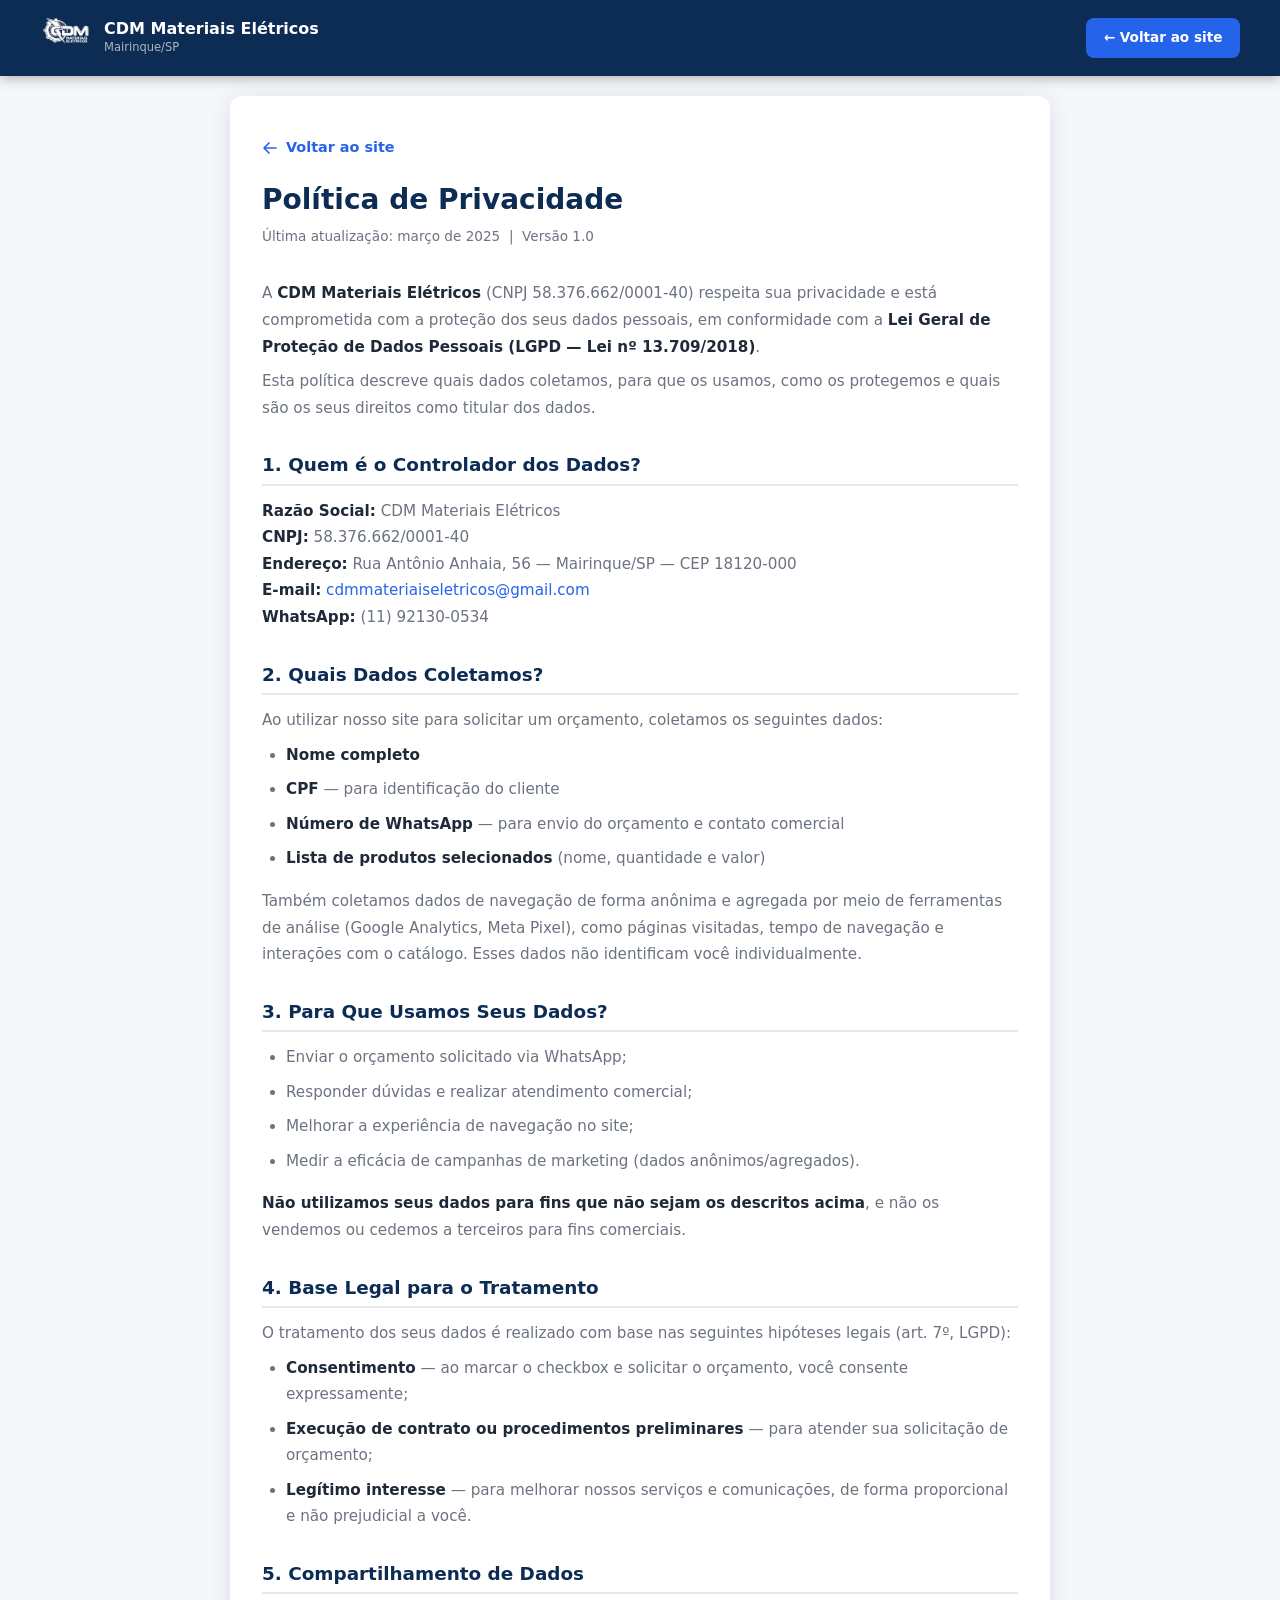
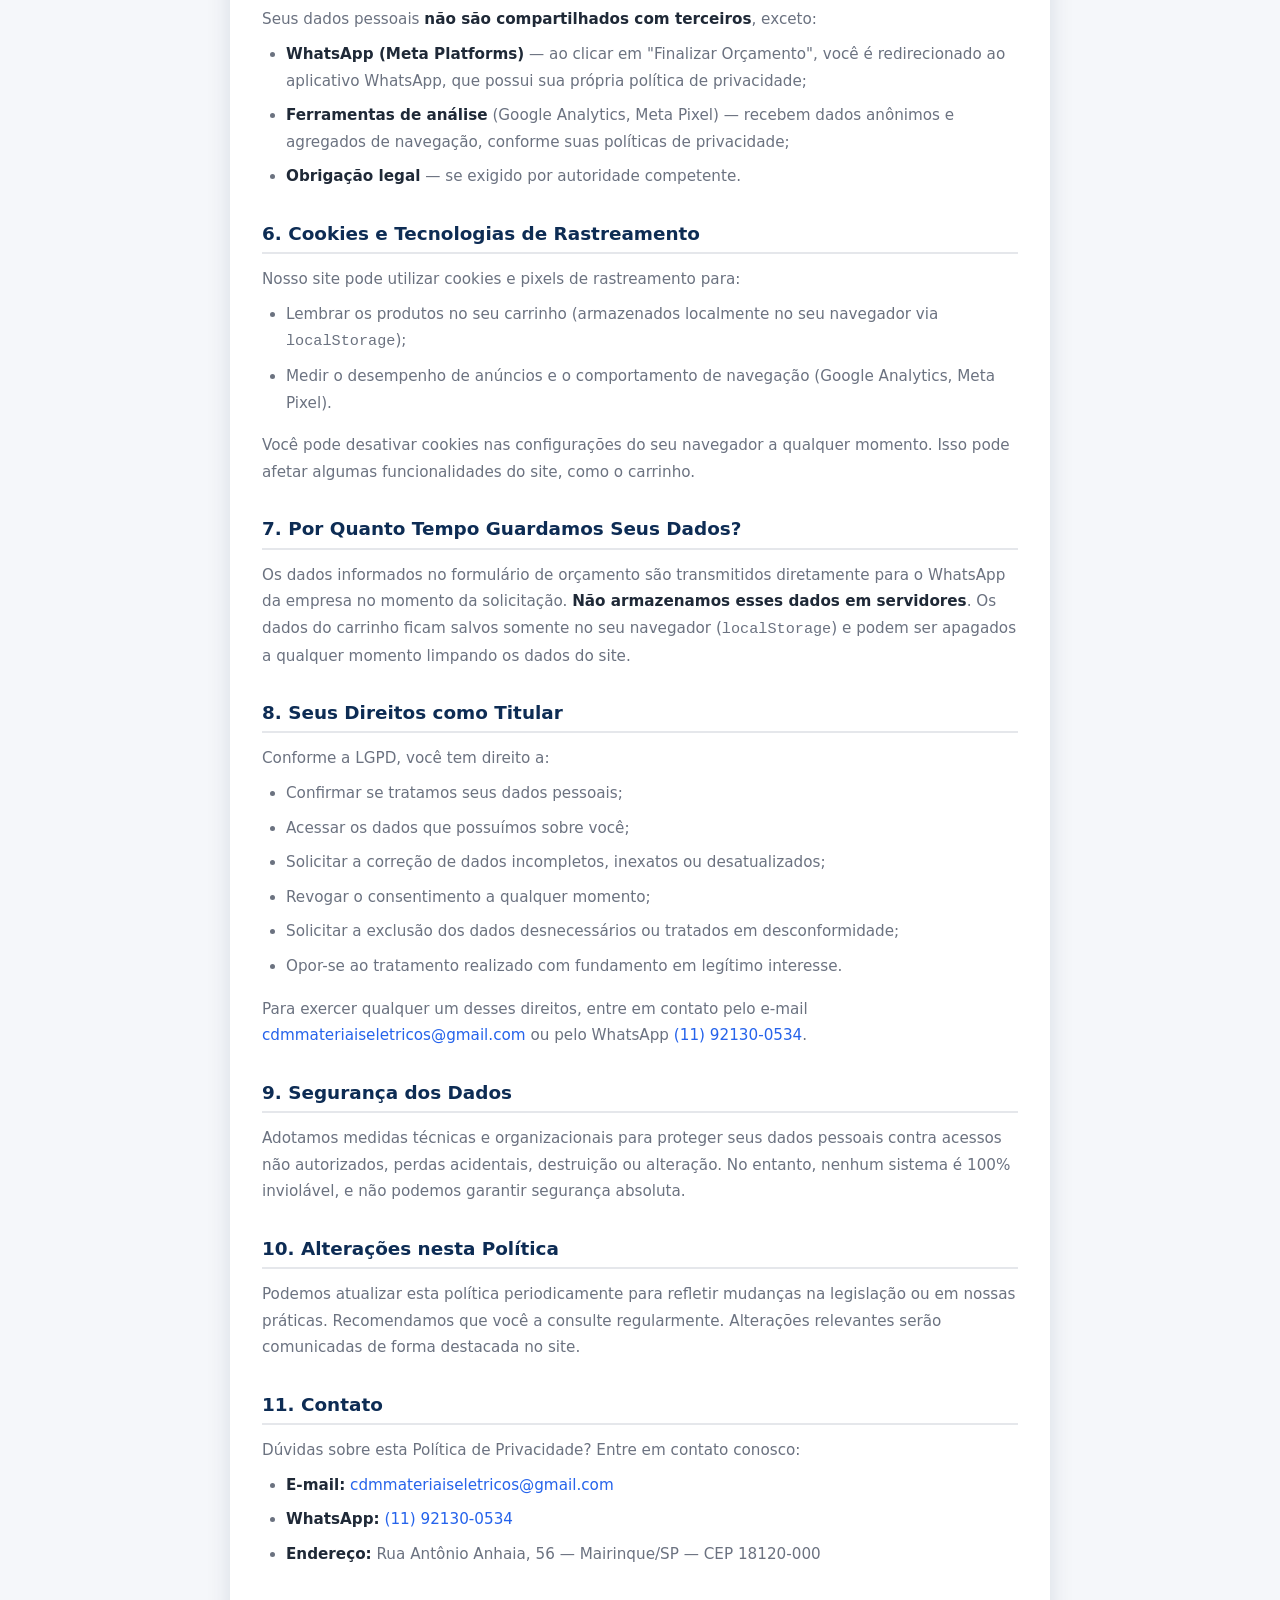
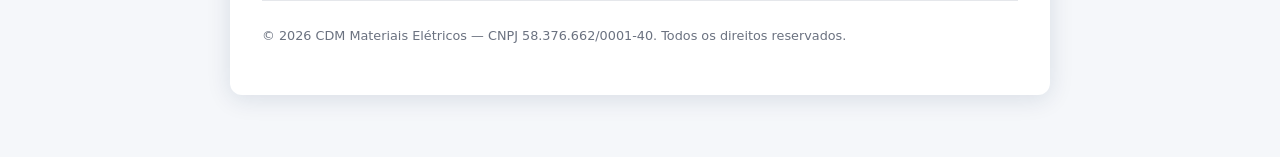
==== privacidade.html @ 8e9fac66 "feat: site CDM Materiais Elétricos - versão inicial completa - Catálogo com 18 produtos e 5 categori" ====
<!DOCTYPE html>
<html lang="pt-BR">
<head>
  <meta charset="UTF-8">
  <meta name="viewport" content="width=device-width, initial-scale=1.0">
  <title>Política de Privacidade — CDM Materiais Elétricos</title>
  <meta name="description" content="Política de Privacidade da CDM Materiais Elétricos, conforme a Lei Geral de Proteção de Dados (LGPD — Lei 13.709/2018).">
  <meta name="robots" content="noindex, follow">
  <link rel="stylesheet" href="css/style.css">
  <style>
    .privacidade-page {
      padding: 6rem 0 4rem;
      min-height: 100vh;
      background: var(--cinza-claro);
    }
    .privacidade-card {
      background: var(--branco);
      border-radius: var(--radius-lg);
      padding: 2.5rem 2rem;
      box-shadow: var(--sombra);
      max-width: 820px;
      margin: 0 auto;
    }
    .privacidade-card h1 {
      color: var(--azul-escuro);
      font-size: 1.75rem;
      margin-bottom: 0.5rem;
    }
    .privacidade-card .atualizado {
      color: var(--cinza-texto);
      font-size: 0.85rem;
      margin-bottom: 2rem;
    }
    .privacidade-card h2 {
      color: var(--azul-escuro);
      font-size: 1.15rem;
      margin: 2rem 0 0.75rem;
      padding-bottom: 0.4rem;
      border-bottom: 2px solid var(--cinza-medio);
    }
    .privacidade-card p, .privacidade-card li {
      color: var(--cinza-texto);
      font-size: 0.95rem;
      line-height: 1.75;
      margin-bottom: 0.5rem;
    }
    .privacidade-card ul {
      list-style: disc;
      padding-left: 1.5rem;
      margin-bottom: 1rem;
    }
    .privacidade-card a { color: var(--azul-claro); }
    .privacidade-card strong { color: var(--texto-escuro); }
    .btn-voltar {
      display: inline-flex;
      align-items: center;
      gap: 0.5rem;
      color: var(--azul-claro);
      font-weight: 600;
      font-size: 0.9rem;
      margin-bottom: 1.5rem;
      transition: color 0.2s;
    }
    .btn-voltar:hover { color: var(--azul-hover); }
  </style>
</head>
<body>

  <!-- HEADER SIMPLIFICADO -->
  <header id="header">
    <div class="container header-inner">
      <a href="index.html" class="header-logo">
        <img src="assets/images/logo.png" alt="CDM Materiais Elétricos" width="52" height="52">
        <div class="header-logo-text">
          <strong>CDM Materiais Elétricos</strong>
          <span>Mairinque/SP</span>
        </div>
      </a>
      <a href="index.html" class="btn btn-primary" style="font-size:0.85rem;padding:0.55rem 1.1rem;">
        ← Voltar ao site
      </a>
    </div>
  </header>

  <!-- CONTEÚDO -->
  <main class="privacidade-page">
    <div class="container">
      <div class="privacidade-card">

        <a href="index.html" class="btn-voltar">
          <svg width="16" height="16" fill="none" stroke="currentColor" stroke-width="2.5" viewBox="0 0 24 24">
            <path stroke-linecap="round" stroke-linejoin="round" d="M10.5 19.5 3 12m0 0 7.5-7.5M3 12h18"/>
          </svg>
          Voltar ao site
        </a>

        <h1>Política de Privacidade</h1>
        <p class="atualizado">Última atualização: março de 2025 &nbsp;|&nbsp; Versão 1.0</p>

        <p>
          A <strong>CDM Materiais Elétricos</strong> (CNPJ 58.376.662/0001-40) respeita sua privacidade e está comprometida com
          a proteção dos seus dados pessoais, em conformidade com a
          <strong>Lei Geral de Proteção de Dados Pessoais (LGPD — Lei nº 13.709/2018)</strong>.
        </p>
        <p>
          Esta política descreve quais dados coletamos, para que os usamos, como os protegemos e quais
          são os seus direitos como titular dos dados.
        </p>

        <!-- 1 -->
        <h2>1. Quem é o Controlador dos Dados?</h2>
        <p>
          <strong>Razão Social:</strong> CDM Materiais Elétricos<br>
          <strong>CNPJ:</strong> 58.376.662/0001-40<br>
          <strong>Endereço:</strong> Rua Antônio Anhaia, 56 — Mairinque/SP — CEP 18120-000<br>
          <strong>E-mail:</strong> <a href="mailto:cdmmateriaiseletricos@gmail.com">cdmmateriaiseletricos@gmail.com</a><br>
          <strong>WhatsApp:</strong> (11) 92130-0534
        </p>

        <!-- 2 -->
        <h2>2. Quais Dados Coletamos?</h2>
        <p>Ao utilizar nosso site para solicitar um orçamento, coletamos os seguintes dados:</p>
        <ul>
          <li><strong>Nome completo</strong></li>
          <li><strong>CPF</strong> — para identificação do cliente</li>
          <li><strong>Número de WhatsApp</strong> — para envio do orçamento e contato comercial</li>
          <li><strong>Lista de produtos selecionados</strong> (nome, quantidade e valor)</li>
        </ul>
        <p>
          Também coletamos dados de navegação de forma anônima e agregada por meio de ferramentas de
          análise (Google Analytics, Meta Pixel), como páginas visitadas, tempo de navegação e
          interações com o catálogo. Esses dados não identificam você individualmente.
        </p>

        <!-- 3 -->
        <h2>3. Para Que Usamos Seus Dados?</h2>
        <ul>
          <li>Enviar o orçamento solicitado via WhatsApp;</li>
          <li>Responder dúvidas e realizar atendimento comercial;</li>
          <li>Melhorar a experiência de navegação no site;</li>
          <li>Medir a eficácia de campanhas de marketing (dados anônimos/agregados).</li>
        </ul>
        <p>
          <strong>Não utilizamos seus dados para fins que não sejam os descritos acima</strong>, e não
          os vendemos ou cedemos a terceiros para fins comerciais.
        </p>

        <!-- 4 -->
        <h2>4. Base Legal para o Tratamento</h2>
        <p>O tratamento dos seus dados é realizado com base nas seguintes hipóteses legais (art. 7º, LGPD):</p>
        <ul>
          <li><strong>Consentimento</strong> — ao marcar o checkbox e solicitar o orçamento, você consente expressamente;</li>
          <li><strong>Execução de contrato ou procedimentos preliminares</strong> — para atender sua solicitação de orçamento;</li>
          <li><strong>Legítimo interesse</strong> — para melhorar nossos serviços e comunicações, de forma proporcional e não prejudicial a você.</li>
        </ul>

        <!-- 5 -->
        <h2>5. Compartilhamento de Dados</h2>
        <p>Seus dados pessoais <strong>não são compartilhados com terceiros</strong>, exceto:</p>
        <ul>
          <li>
            <strong>WhatsApp (Meta Platforms)</strong> — ao clicar em "Finalizar Orçamento", você é redirecionado ao aplicativo
            WhatsApp, que possui sua própria política de privacidade;
          </li>
          <li>
            <strong>Ferramentas de análise</strong> (Google Analytics, Meta Pixel) — recebem dados anônimos e agregados de navegação,
            conforme suas políticas de privacidade;
          </li>
          <li>
            <strong>Obrigação legal</strong> — se exigido por autoridade competente.
          </li>
        </ul>

        <!-- 6 -->
        <h2>6. Cookies e Tecnologias de Rastreamento</h2>
        <p>Nosso site pode utilizar cookies e pixels de rastreamento para:</p>
        <ul>
          <li>Lembrar os produtos no seu carrinho (armazenados localmente no seu navegador via <code>localStorage</code>);</li>
          <li>Medir o desempenho de anúncios e o comportamento de navegação (Google Analytics, Meta Pixel).</li>
        </ul>
        <p>
          Você pode desativar cookies nas configurações do seu navegador a qualquer momento.
          Isso pode afetar algumas funcionalidades do site, como o carrinho.
        </p>

        <!-- 7 -->
        <h2>7. Por Quanto Tempo Guardamos Seus Dados?</h2>
        <p>
          Os dados informados no formulário de orçamento são transmitidos diretamente para o WhatsApp da empresa
          no momento da solicitação. <strong>Não armazenamos esses dados em servidores</strong>.
          Os dados do carrinho ficam salvos somente no seu navegador (<code>localStorage</code>) e podem ser
          apagados a qualquer momento limpando os dados do site.
        </p>

        <!-- 8 -->
        <h2>8. Seus Direitos como Titular</h2>
        <p>Conforme a LGPD, você tem direito a:</p>
        <ul>
          <li>Confirmar se tratamos seus dados pessoais;</li>
          <li>Acessar os dados que possuímos sobre você;</li>
          <li>Solicitar a correção de dados incompletos, inexatos ou desatualizados;</li>
          <li>Revogar o consentimento a qualquer momento;</li>
          <li>Solicitar a exclusão dos dados desnecessários ou tratados em desconformidade;</li>
          <li>Opor-se ao tratamento realizado com fundamento em legítimo interesse.</li>
        </ul>
        <p>
          Para exercer qualquer um desses direitos, entre em contato pelo e-mail
          <a href="mailto:cdmmateriaiseletricos@gmail.com">cdmmateriaiseletricos@gmail.com</a>
          ou pelo WhatsApp <a href="https://wa.me/5511921300534" target="_blank" rel="noopener">(11) 92130-0534</a>.
        </p>

        <!-- 9 -->
        <h2>9. Segurança dos Dados</h2>
        <p>
          Adotamos medidas técnicas e organizacionais para proteger seus dados pessoais contra
          acessos não autorizados, perdas acidentais, destruição ou alteração.
          No entanto, nenhum sistema é 100% inviolável, e não podemos garantir segurança absoluta.
        </p>

        <!-- 10 -->
        <h2>10. Alterações nesta Política</h2>
        <p>
          Podemos atualizar esta política periodicamente para refletir mudanças na legislação ou em
          nossas práticas. Recomendamos que você a consulte regularmente. Alterações relevantes
          serão comunicadas de forma destacada no site.
        </p>

        <!-- 11 -->
        <h2>11. Contato</h2>
        <p>
          Dúvidas sobre esta Política de Privacidade? Entre em contato conosco:
        </p>
        <ul>
          <li><strong>E-mail:</strong> <a href="mailto:cdmmateriaiseletricos@gmail.com">cdmmateriaiseletricos@gmail.com</a></li>
          <li><strong>WhatsApp:</strong> <a href="https://wa.me/5511921300534" target="_blank" rel="noopener">(11) 92130-0534</a></li>
          <li><strong>Endereço:</strong> Rua Antônio Anhaia, 56 — Mairinque/SP — CEP 18120-000</li>
        </ul>

        <hr style="border:none;border-top:1px solid var(--cinza-medio);margin:2rem 0 1.5rem">
        <p style="font-size:0.8rem;color:var(--cinza-texto)">
          © <span id="ano-privacidade"></span> CDM Materiais Elétricos — CNPJ 58.376.662/0001-40. Todos os direitos reservados.
        </p>

      </div>
    </div>
  </main>

  <script>
    document.getElementById('ano-privacidade').textContent = new Date().getFullYear();
  </script>

</body>
</html>
---- css/style.css ----
/* ============================================================
   CDM Materiais Elétricos — Estilos Globais
   Mobile-first | Paleta: azul escuro + branco
   ============================================================ */

/* ── Variáveis de cores ───────────────────────────────────── */
:root {
  --azul-escuro:   #0d2c54;
  --azul-medio:    #1a4a8a;
  --azul-claro:    #2563eb;
  --azul-hover:    #1d4ed8;
  --branco:        #ffffff;
  --cinza-claro:   #f5f7fa;
  --cinza-medio:   #e5e7eb;
  --cinza-texto:   #6b7280;
  --texto-escuro:  #1f2937;
  --verde-wa:      #25d366;
  --verde-wa-hover:#1ebe59;
  --vermelho-erro: #dc2626;
  --sombra:        0 4px 24px rgba(13, 44, 84, 0.12);
  --sombra-hover:  0 8px 32px rgba(13, 44, 84, 0.20);
  --radius:        8px;
  --radius-lg:     12px;
  --transicao:     0.25s ease;
}

/* ── Reset e Base ─────────────────────────────────────────── */
*, *::before, *::after { box-sizing: border-box; margin: 0; padding: 0; }

html { scroll-behavior: smooth; font-size: 16px; }

body {
  font-family: 'Segoe UI', system-ui, -apple-system, sans-serif;
  color: var(--texto-escuro);
  background: var(--branco);
  line-height: 1.6;
  overflow-x: hidden;
}

img { max-width: 100%; height: auto; display: block; }

a { color: inherit; text-decoration: none; }

ul { list-style: none; }

/* ── Tipografia ────────────────────────────────────────────── */
h1 { font-size: clamp(1.75rem, 5vw, 2.75rem); line-height: 1.2; }
h2 { font-size: clamp(1.4rem, 4vw, 2rem); line-height: 1.3; }
h3 { font-size: clamp(1.1rem, 3vw, 1.4rem); line-height: 1.4; }

/* ── Utilitários ───────────────────────────────────────────── */
.container {
  width: 100%;
  max-width: 1200px;
  margin: 0 auto;
  padding: 0 1rem;
}

.btn {
  display: inline-flex;
  align-items: center;
  gap: 0.5rem;
  padding: 0.75rem 1.5rem;
  border-radius: var(--radius);
  font-size: 0.95rem;
  font-weight: 600;
  cursor: pointer;
  border: none;
  transition: background var(--transicao), transform var(--transicao), box-shadow var(--transicao);
  white-space: nowrap;
}

.btn:active { transform: scale(0.97); }

.btn-primary {
  background: var(--azul-claro);
  color: var(--branco);
}
.btn-primary:hover { background: var(--azul-hover); box-shadow: var(--sombra); }

.btn-secondary {
  background: transparent;
  color: var(--branco);
  border: 2px solid var(--branco);
}
.btn-secondary:hover { background: rgba(255,255,255,0.15); }

.btn-whatsapp {
  background: var(--verde-wa);
  color: var(--branco);
}
.btn-whatsapp:hover { background: var(--verde-wa-hover); box-shadow: var(--sombra); }

.btn-outline {
  background: transparent;
  color: var(--azul-claro);
  border: 2px solid var(--azul-claro);
}
.btn-outline:hover { background: var(--azul-claro); color: var(--branco); }

.section-title {
  font-size: clamp(1.5rem, 4vw, 2rem);
  font-weight: 700;
  color: var(--azul-escuro);
  text-align: center;
  margin-bottom: 0.5rem;
}
.section-subtitle {
  color: var(--cinza-texto);
  text-align: center;
  margin-bottom: 2.5rem;
  font-size: 1rem;
}

/* ── HEADER ────────────────────────────────────────────────── */
#header {
  position: fixed;
  top: 0;
  left: 0;
  right: 0;
  z-index: 1000;
  background: var(--azul-escuro);
  box-shadow: 0 2px 12px rgba(0,0,0,0.3);
  transition: background var(--transicao);
}

.header-inner {
  display: flex;
  align-items: center;
  justify-content: space-between;
  padding: 0.75rem 1rem;
  gap: 1rem;
}

.header-logo {
  display: flex;
  align-items: center;
  gap: 0.75rem;
  flex-shrink: 0;
}
.header-logo img {
  height: 52px;
  width: auto;
  object-fit: contain;
  filter: brightness(1.1);
}
.header-logo-text {
  display: none;
  flex-direction: column;
}
.header-logo-text strong {
  color: var(--branco);
  font-size: 1rem;
  line-height: 1.2;
}
.header-logo-text span {
  color: rgba(255,255,255,0.65);
  font-size: 0.72rem;
}

.header-nav {
  display: none;
  align-items: center;
  gap: 1.75rem;
}
.header-nav a {
  color: rgba(255,255,255,0.85);
  font-size: 0.9rem;
  font-weight: 500;
  transition: color var(--transicao);
}
.header-nav a:hover { color: var(--branco); }

.header-actions {
  display: flex;
  align-items: center;
  gap: 0.75rem;
}

.header-phone {
  display: none;
  align-items: center;
  gap: 0.4rem;
  color: rgba(255,255,255,0.8);
  font-size: 0.85rem;
}
.header-phone svg { flex-shrink: 0; }

/* Botão carrinho no header */
.btn-cart {
  position: relative;
  background: rgba(255,255,255,0.12);
  border: none;
  color: var(--branco);
  padding: 0.6rem 0.85rem;
  border-radius: var(--radius);
  cursor: pointer;
  display: flex;
  align-items: center;
  gap: 0.4rem;
  font-size: 0.85rem;
  font-weight: 600;
  transition: background var(--transicao);
}
.btn-cart:hover { background: rgba(255,255,255,0.22); }

.cart-badge {
  position: absolute;
  top: -6px;
  right: -6px;
  background: #ef4444;
  color: var(--branco);
  font-size: 0.7rem;
  font-weight: 700;
  width: 18px;
  height: 18px;
  border-radius: 50%;
  display: flex;
  align-items: center;
  justify-content: center;
  display: none; /* exibido via JS quando qty > 0 */
}

/* Menu hambúrguer */
.btn-hamburger {
  background: none;
  border: none;
  color: var(--branco);
  cursor: pointer;
  padding: 0.4rem;
  display: flex;
  flex-direction: column;
  gap: 5px;
  transition: opacity var(--transicao);
}
.btn-hamburger span {
  display: block;
  width: 24px;
  height: 2px;
  background: var(--branco);
  border-radius: 2px;
  transition: transform 0.3s, opacity 0.3s;
}
.btn-hamburger.active span:nth-child(1) { transform: translateY(7px) rotate(45deg); }
.btn-hamburger.active span:nth-child(2) { opacity: 0; }
.btn-hamburger.active span:nth-child(3) { transform: translateY(-7px) rotate(-45deg); }

/* Menu mobile */
.mobile-menu {
  display: none;
  flex-direction: column;
  background: var(--azul-medio);
  padding: 1rem;
  gap: 0.25rem;
}
.mobile-menu.open { display: flex; }
.mobile-menu a {
  color: rgba(255,255,255,0.9);
  padding: 0.65rem 0.5rem;
  border-radius: var(--radius);
  font-size: 0.95rem;
  transition: background var(--transicao);
}
.mobile-menu a:hover { background: rgba(255,255,255,0.1); }

/* ── HERO ──────────────────────────────────────────────────── */
#hero {
  margin-top: 70px; /* altura do header fixo */
  position: relative;
  min-height: 520px;
  display: flex;
  align-items: center;
  overflow: hidden;
  background: linear-gradient(135deg, var(--azul-escuro) 0%, var(--azul-medio) 100%);
}

.hero-bg {
  position: absolute;
  inset: 0;
  object-fit: cover;
  width: 100%;
  height: 100%;
  opacity: 0.18;
}

.hero-overlay {
  position: absolute;
  inset: 0;
  background: linear-gradient(to right, rgba(13,44,84,0.92) 0%, rgba(13,44,84,0.5) 100%);
}

.hero-content {
  position: relative;
  z-index: 1;
  padding: 3rem 1rem;
  max-width: 680px;
}

.hero-badge {
  display: inline-block;
  background: rgba(255,255,255,0.15);
  color: rgba(255,255,255,0.9);
  font-size: 0.8rem;
  font-weight: 600;
  letter-spacing: 0.08em;
  text-transform: uppercase;
  padding: 0.35rem 0.9rem;
  border-radius: 50px;
  margin-bottom: 1.25rem;
}

.hero-content h1 {
  color: var(--branco);
  margin-bottom: 1.25rem;
  font-weight: 800;
}

.hero-content p {
  color: rgba(255,255,255,0.82);
  font-size: 1.05rem;
  margin-bottom: 2rem;
  max-width: 520px;
}

.hero-buttons {
  display: flex;
  flex-wrap: wrap;
  gap: 0.85rem;
}

.hero-stats {
  display: flex;
  gap: 2rem;
  margin-top: 2.5rem;
  flex-wrap: wrap;
}
.stat-item { color: var(--branco); }
.stat-item strong {
  display: block;
  font-size: 1.6rem;
  font-weight: 800;
  line-height: 1;
}
.stat-item span {
  font-size: 0.8rem;
  color: rgba(255,255,255,0.7);
}

/* ── DIFERENCIAIS ──────────────────────────────────────────── */
#diferenciais {
  padding: 4rem 0;
  background: var(--cinza-claro);
}

.diferenciais-grid {
  display: grid;
  grid-template-columns: 1fr;
  gap: 1.5rem;
}

.diferencial-card {
  background: var(--branco);
  border-radius: var(--radius-lg);
  padding: 1.75rem 1.5rem;
  text-align: center;
  box-shadow: var(--sombra);
  transition: transform var(--transicao), box-shadow var(--transicao);
}
.diferencial-card:hover { transform: translateY(-4px); box-shadow: var(--sombra-hover); }

.diferencial-icon {
  width: 64px;
  height: 64px;
  background: linear-gradient(135deg, var(--azul-escuro), var(--azul-claro));
  border-radius: 50%;
  display: flex;
  align-items: center;
  justify-content: center;
  margin: 0 auto 1.25rem;
}
.diferencial-icon svg { color: var(--branco); }

.diferencial-card h3 {
  color: var(--azul-escuro);
  margin-bottom: 0.6rem;
  font-size: 1.1rem;
}
.diferencial-card p {
  color: var(--cinza-texto);
  font-size: 0.9rem;
  line-height: 1.6;
}

/* ── CATÁLOGO ──────────────────────────────────────────────── */
#catalogo {
  padding: 4rem 0;
  background: var(--branco);
}

/* Barra de busca e filtros */
.catalogo-controls {
  margin-bottom: 2rem;
  display: flex;
  flex-direction: column;
  gap: 1rem;
}

.search-wrapper {
  position: relative;
}
.search-wrapper svg {
  position: absolute;
  left: 14px;
  top: 50%;
  transform: translateY(-50%);
  color: var(--cinza-texto);
  pointer-events: none;
}
.search-input {
  width: 100%;
  padding: 0.8rem 1rem 0.8rem 2.75rem;
  border: 2px solid var(--cinza-medio);
  border-radius: var(--radius);
  font-size: 0.95rem;
  transition: border-color var(--transicao);
  outline: none;
}
.search-input:focus { border-color: var(--azul-claro); }

.filtros {
  display: flex;
  flex-wrap: wrap;
  gap: 0.5rem;
}
.filtro-btn {
  padding: 0.45rem 1rem;
  border-radius: 50px;
  border: 2px solid var(--cinza-medio);
  background: var(--branco);
  color: var(--cinza-texto);
  font-size: 0.85rem;
  font-weight: 500;
  cursor: pointer;
  transition: all var(--transicao);
}
.filtro-btn:hover { border-color: var(--azul-claro); color: var(--azul-claro); }
.filtro-btn.active {
  background: var(--azul-escuro);
  border-color: var(--azul-escuro);
  color: var(--branco);
}

/* Grid de produtos */
.produtos-grid {
  display: grid;
  grid-template-columns: repeat(2, 1fr);
  gap: 1rem;
}

/* Card de produto */
.produto-card {
  background: var(--branco);
  border: 1px solid var(--cinza-medio);
  border-radius: var(--radius-lg);
  overflow: hidden;
  display: flex;
  flex-direction: column;
  transition: transform var(--transicao), box-shadow var(--transicao);
}
.produto-card:hover { transform: translateY(-3px); box-shadow: var(--sombra); }

.produto-img-wrapper {
  background: var(--cinza-claro);
  aspect-ratio: 1;
  overflow: hidden;
  display: flex;
  align-items: center;
  justify-content: center;
  padding: 1rem;
}
.produto-img-wrapper img {
  width: 100%;
  height: 100%;
  object-fit: contain;
  transition: transform 0.3s;
}
.produto-card:hover .produto-img-wrapper img { transform: scale(1.05); }

.produto-info {
  padding: 1rem;
  display: flex;
  flex-direction: column;
  gap: 0.5rem;
  flex: 1;
}

.produto-categoria {
  font-size: 0.72rem;
  font-weight: 600;
  text-transform: uppercase;
  letter-spacing: 0.06em;
  color: var(--azul-claro);
}
.produto-nome {
  font-size: 0.9rem;
  font-weight: 600;
  color: var(--texto-escuro);
  line-height: 1.35;
}
.produto-preco {
  font-size: 1.2rem;
  font-weight: 800;
  color: var(--azul-escuro);
  margin-top: auto;
}
.produto-preco-label {
  font-size: 0.72rem;
  color: var(--cinza-texto);
  font-weight: 400;
}

.produto-estoque-esgotado {
  font-size: 0.75rem;
  color: var(--vermelho-erro);
  font-weight: 600;
}

.btn-add-cart {
  width: 100%;
  justify-content: center;
  padding: 0.6rem;
  font-size: 0.85rem;
  margin-top: 0.5rem;
  border-radius: var(--radius);
  background: var(--azul-escuro);
  color: var(--branco);
  border: none;
  cursor: pointer;
  font-weight: 600;
  display: flex;
  align-items: center;
  gap: 0.4rem;
  transition: background var(--transicao), transform var(--transicao);
}
.btn-add-cart:hover:not(:disabled) { background: var(--azul-claro); }
.btn-add-cart:active:not(:disabled) { transform: scale(0.97); }
.btn-add-cart:disabled {
  background: var(--cinza-medio);
  color: var(--cinza-texto);
  cursor: not-allowed;
}

/* Sem resultados */
.sem-resultados {
  grid-column: 1 / -1;
  text-align: center;
  padding: 3rem 1rem;
  color: var(--cinza-texto);
}
.sem-resultados svg { margin: 0 auto 1rem; opacity: 0.4; }
.sem-resultados p { font-size: 1rem; }

/* ── CHECKOUT / ORÇAMENTO ─────────────────────────────────── */
#checkout {
  padding: 4rem 0;
  background: var(--cinza-claro);
}

.checkout-wrapper {
  display: grid;
  grid-template-columns: 1fr;
  gap: 2rem;
  max-width: 900px;
  margin: 0 auto;
}

/* Resumo do pedido */
.checkout-resumo {
  background: var(--branco);
  border-radius: var(--radius-lg);
  padding: 1.75rem;
  box-shadow: var(--sombra);
}
.checkout-resumo h3 {
  color: var(--azul-escuro);
  margin-bottom: 1.25rem;
  display: flex;
  align-items: center;
  gap: 0.5rem;
}

.resumo-items {
  display: flex;
  flex-direction: column;
  gap: 0.75rem;
  margin-bottom: 1.25rem;
  max-height: 300px;
  overflow-y: auto;
}

.resumo-item {
  display: flex;
  align-items: center;
  gap: 0.75rem;
  padding: 0.65rem;
  background: var(--cinza-claro);
  border-radius: var(--radius);
}
.resumo-item-img {
  width: 48px;
  height: 48px;
  object-fit: contain;
  border-radius: 4px;
  flex-shrink: 0;
  background: var(--branco);
  padding: 2px;
}
.resumo-item-info { flex: 1; min-width: 0; }
.resumo-item-nome {
  font-size: 0.85rem;
  font-weight: 600;
  white-space: nowrap;
  overflow: hidden;
  text-overflow: ellipsis;
}
.resumo-item-qtd { font-size: 0.78rem; color: var(--cinza-texto); }
.resumo-item-preco { font-size: 0.9rem; font-weight: 700; color: var(--azul-escuro); white-space: nowrap; }

.resumo-total {
  border-top: 2px solid var(--cinza-medio);
  padding-top: 1rem;
  display: flex;
  justify-content: space-between;
  align-items: center;
}
.resumo-total span { font-size: 1rem; font-weight: 600; color: var(--texto-escuro); }
.resumo-total strong { font-size: 1.4rem; font-weight: 800; color: var(--azul-escuro); }

.checkout-vazio {
  text-align: center;
  color: var(--cinza-texto);
  padding: 2rem;
}
.checkout-vazio svg { margin: 0 auto 0.75rem; opacity: 0.4; }

/* Formulário */
.checkout-form-card {
  background: var(--branco);
  border-radius: var(--radius-lg);
  padding: 1.75rem;
  box-shadow: var(--sombra);
}
.checkout-form-card h3 {
  color: var(--azul-escuro);
  margin-bottom: 1.5rem;
  display: flex;
  align-items: center;
  gap: 0.5rem;
}

.form-group {
  margin-bottom: 1.25rem;
}
.form-group label {
  display: block;
  font-size: 0.85rem;
  font-weight: 600;
  color: var(--texto-escuro);
  margin-bottom: 0.4rem;
}
.form-group input[type="text"],
.form-group input[type="tel"] {
  width: 100%;
  padding: 0.75rem 1rem;
  border: 2px solid var(--cinza-medio);
  border-radius: var(--radius);
  font-size: 0.95rem;
  transition: border-color var(--transicao);
  outline: none;
  font-family: inherit;
}
.form-group input:focus { border-color: var(--azul-claro); }
.form-group input.error { border-color: var(--vermelho-erro); }

.form-error {
  display: none;
  font-size: 0.78rem;
  color: var(--vermelho-erro);
  margin-top: 0.3rem;
}
.form-error.visible { display: block; }

/* Checkbox LGPD */
.form-checkbox {
  display: flex;
  align-items: flex-start;
  gap: 0.65rem;
  cursor: pointer;
  user-select: none;
  margin-bottom: 1.5rem;
}
.form-checkbox input[type="checkbox"] {
  width: 18px;
  height: 18px;
  accent-color: var(--azul-claro);
  flex-shrink: 0;
  margin-top: 2px;
  cursor: pointer;
}
.form-checkbox span {
  font-size: 0.85rem;
  color: var(--cinza-texto);
  line-height: 1.5;
}
.form-checkbox a { color: var(--azul-claro); text-decoration: underline; }

.btn-finalizar {
  width: 100%;
  justify-content: center;
  padding: 1rem;
  font-size: 1rem;
  border-radius: var(--radius);
  background: var(--verde-wa);
  color: var(--branco);
  border: none;
  cursor: pointer;
  font-weight: 700;
  display: flex;
  align-items: center;
  gap: 0.6rem;
  transition: background var(--transicao), transform var(--transicao);
  font-family: inherit;
}
.btn-finalizar:hover { background: var(--verde-wa-hover); }
.btn-finalizar:active { transform: scale(0.98); }

/* ── CONTATO ───────────────────────────────────────────────── */
#contato {
  padding: 4rem 0;
  background: var(--azul-escuro);
  color: var(--branco);
}

#contato .section-title { color: var(--branco); }
#contato .section-subtitle { color: rgba(255,255,255,0.7); }

.contato-grid {
  display: grid;
  grid-template-columns: 1fr;
  gap: 1.5rem;
}

.contato-card {
  background: rgba(255,255,255,0.08);
  border: 1px solid rgba(255,255,255,0.12);
  border-radius: var(--radius-lg);
  padding: 1.5rem;
  display: flex;
  align-items: flex-start;
  gap: 1rem;
  transition: background var(--transicao);
}
.contato-card:hover { background: rgba(255,255,255,0.13); }

.contato-icon {
  width: 48px;
  height: 48px;
  background: var(--azul-claro);
  border-radius: var(--radius);
  display: flex;
  align-items: center;
  justify-content: center;
  flex-shrink: 0;
}
.contato-card h4 { font-size: 0.85rem; color: rgba(255,255,255,0.6); margin-bottom: 0.3rem; }
.contato-card p, .contato-card a { font-size: 0.95rem; font-weight: 600; color: var(--branco); }
.contato-card a:hover { color: var(--verde-wa); }

/* Botão WhatsApp grande */
.contato-cta {
  margin-top: 2.5rem;
  text-align: center;
}
.contato-cta p { color: rgba(255,255,255,0.75); margin-bottom: 1rem; font-size: 0.95rem; }

/* ── FOOTER ────────────────────────────────────────────────── */
#footer {
  background: #07192f;
  color: rgba(255,255,255,0.6);
  padding: 2rem 0;
  font-size: 0.85rem;
}

.footer-inner {
  display: flex;
  flex-direction: column;
  align-items: center;
  gap: 1rem;
  text-align: center;
}

.footer-logo img {
  height: 40px;
  object-fit: contain;
  opacity: 0.85;
  margin: 0 auto;
}

.footer-info { line-height: 1.7; }
.footer-info strong { color: rgba(255,255,255,0.85); }

.footer-links {
  display: flex;
  gap: 1.5rem;
  flex-wrap: wrap;
  justify-content: center;
}
.footer-links a {
  color: rgba(255,255,255,0.5);
  transition: color var(--transicao);
  font-size: 0.8rem;
}
.footer-links a:hover { color: var(--branco); }

.footer-copy { font-size: 0.78rem; border-top: 1px solid rgba(255,255,255,0.08); padding-top: 1rem; width: 100%; text-align: center; }

/* ── BOTÃO FLUTUANTE WHATSAPP ─────────────────────────────── */
.float-whatsapp {
  position: fixed;
  bottom: 1.5rem;
  right: 1.5rem;
  z-index: 900;
  width: 58px;
  height: 58px;
  background: var(--verde-wa);
  border-radius: 50%;
  display: flex;
  align-items: center;
  justify-content: center;
  box-shadow: 0 4px 20px rgba(37, 211, 102, 0.45);
  transition: transform var(--transicao), box-shadow var(--transicao);
  animation: float-pulse 3s infinite;
}
.float-whatsapp:hover {
  transform: scale(1.1);
  box-shadow: 0 6px 28px rgba(37, 211, 102, 0.6);
}
.float-whatsapp svg { color: var(--branco); }

@keyframes float-pulse {
  0%, 100% { box-shadow: 0 4px 20px rgba(37, 211, 102, 0.45); }
  50%       { box-shadow: 0 4px 30px rgba(37, 211, 102, 0.7); }
}

/* ── TOAST / NOTIFICAÇÃO ───────────────────────────────────── */
.toast {
  position: fixed;
  bottom: 5rem;
  left: 50%;
  transform: translateX(-50%) translateY(20px);
  background: var(--texto-escuro);
  color: var(--branco);
  padding: 0.75rem 1.5rem;
  border-radius: 50px;
  font-size: 0.88rem;
  font-weight: 500;
  z-index: 9999;
  opacity: 0;
  transition: opacity 0.3s, transform 0.3s;
  pointer-events: none;
  white-space: nowrap;
}
.toast.show { opacity: 1; transform: translateX(-50%) translateY(0); }

/* ── RESPONSIVO ────────────────────────────────────────────── */
@media (min-width: 480px) {
  .produtos-grid { grid-template-columns: repeat(2, 1fr); gap: 1.25rem; }
}

@media (min-width: 768px) {
  .container { padding: 0 1.5rem; }

  .header-logo-text { display: flex; }
  .header-phone { display: flex; }
  .btn-hamburger { display: none; }
  .header-nav { display: flex; }
  .mobile-menu { display: none !important; }

  .header-inner { padding: 0.75rem 1.5rem; }

  .diferenciais-grid { grid-template-columns: repeat(2, 1fr); }

  .produtos-grid { grid-template-columns: repeat(3, 1fr); }

  .checkout-wrapper { grid-template-columns: 1fr 1fr; }

  .contato-grid { grid-template-columns: repeat(2, 1fr); }

  .footer-inner { flex-direction: row; justify-content: space-between; text-align: left; }
  .footer-copy { text-align: left; }
}

@media (min-width: 1024px) {
  .diferenciais-grid { grid-template-columns: repeat(4, 1fr); }
  .produtos-grid { grid-template-columns: repeat(4, 1fr); }
  .contato-grid { grid-template-columns: repeat(4, 1fr); }
  .header-inner { padding: 0.75rem 0; }
}

/* ── SKELETON LOADING ──────────────────────────────────────── */
.skeleton {
  background: linear-gradient(90deg, var(--cinza-medio) 25%, #f0f0f0 50%, var(--cinza-medio) 75%);
  background-size: 200% 100%;
  animation: skeleton-shimmer 1.5s infinite;
  border-radius: var(--radius);
}
@keyframes skeleton-shimmer {
  0% { background-position: 200% 0; }
  100% { background-position: -200% 0; }
}
.skeleton-card {
  border: 1px solid var(--cinza-medio);
  border-radius: var(--radius-lg);
  overflow: hidden;
}
.skeleton-img { aspect-ratio: 1; }
.skeleton-text { height: 14px; margin: 8px; }
.skeleton-text.short { width: 60%; }
.skeleton-btn { height: 36px; margin: 8px; }
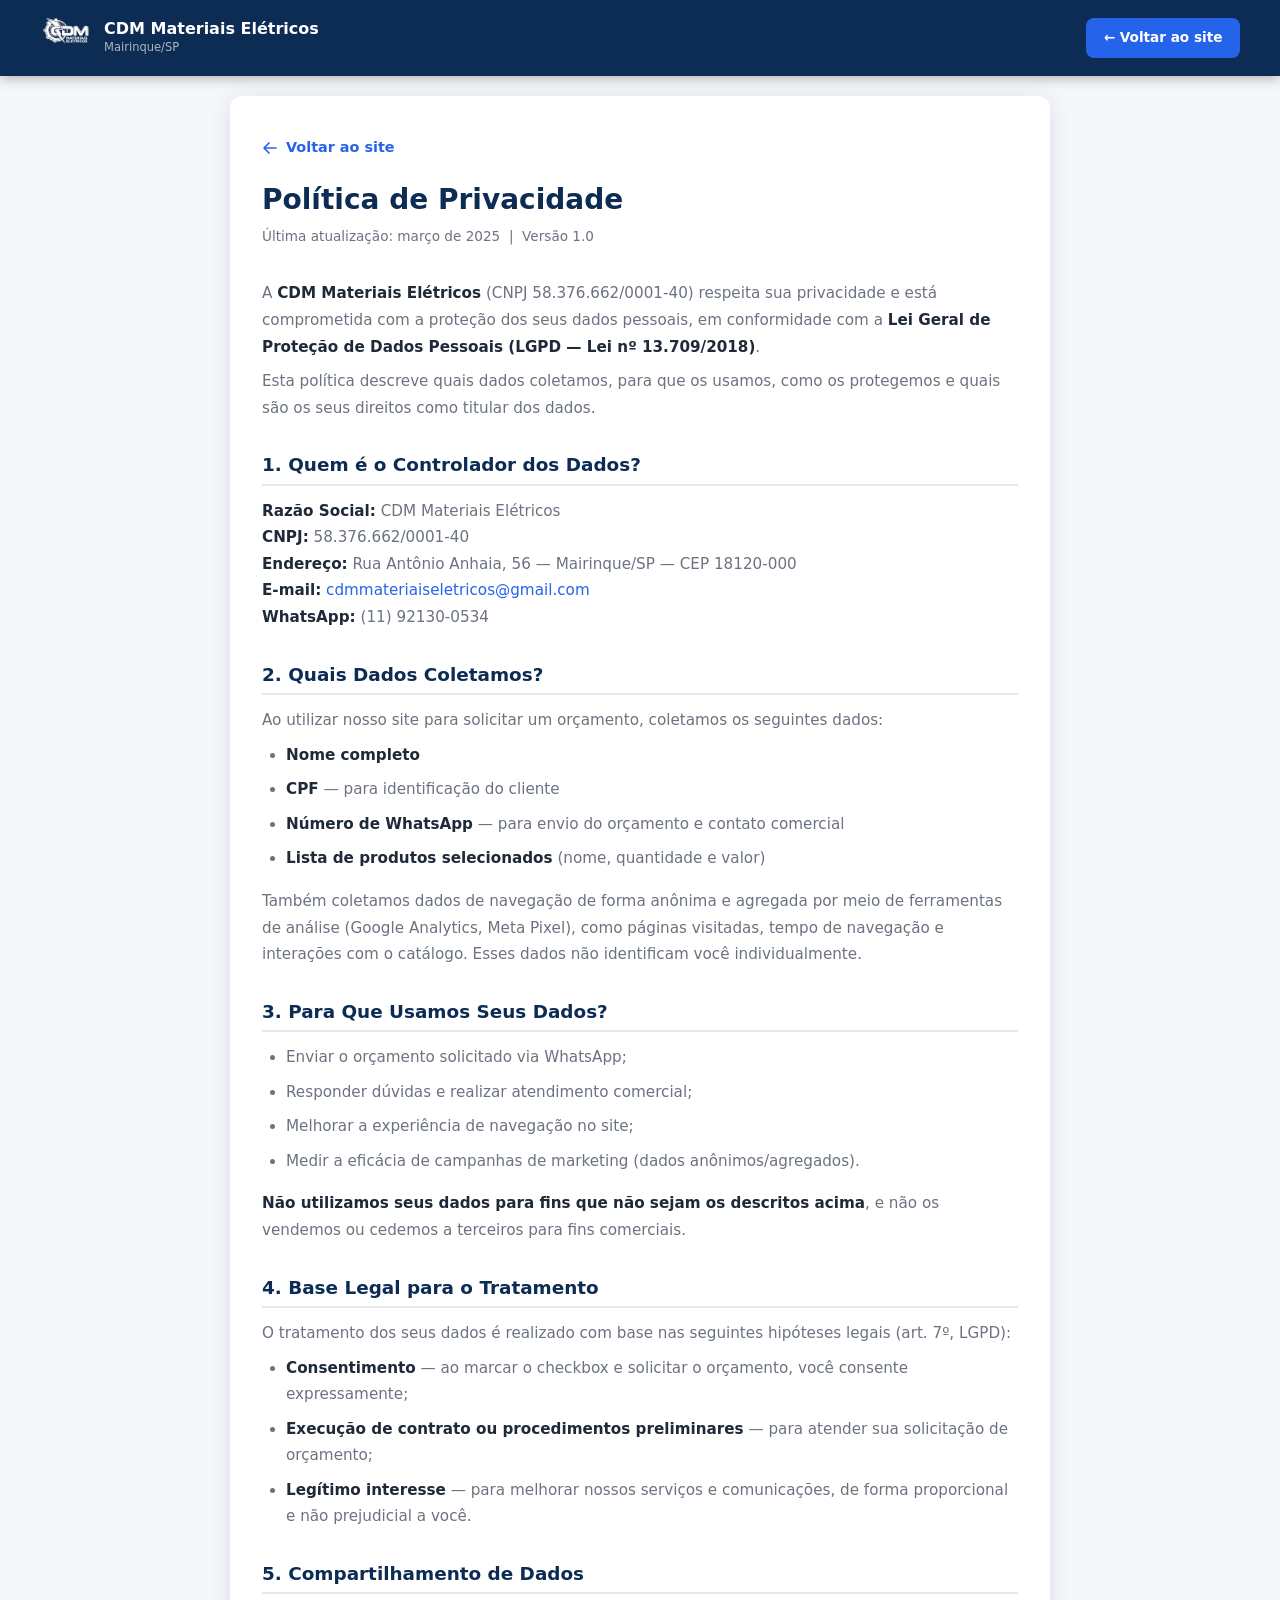
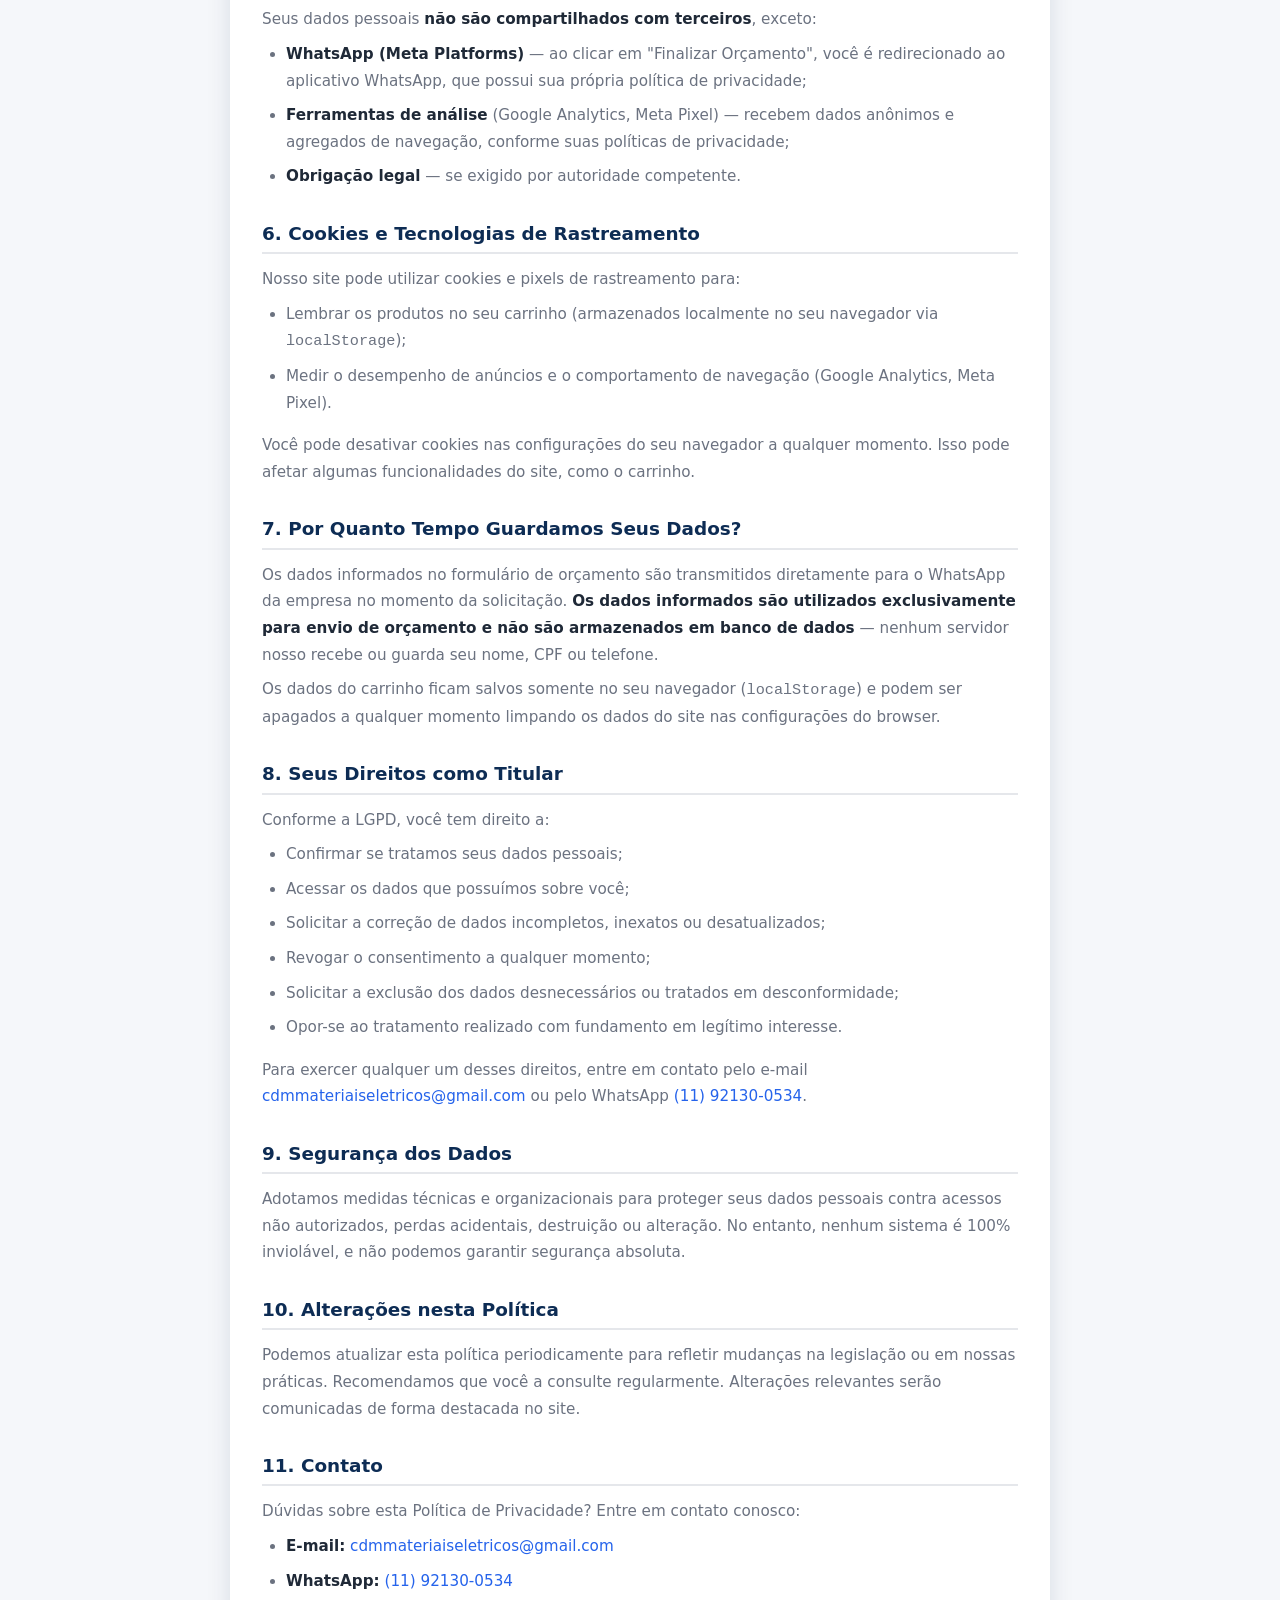
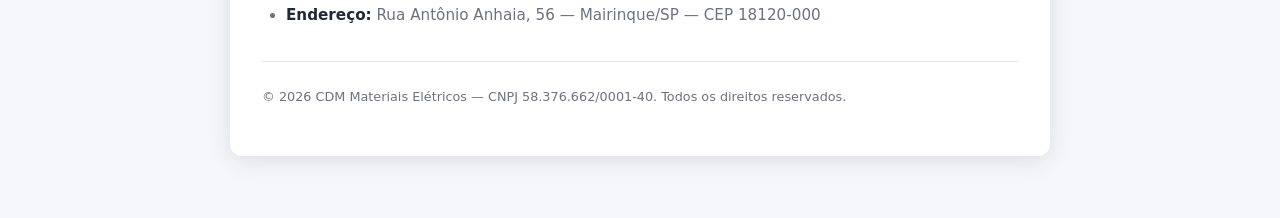
==== commit dcd823ae: "refactor: melhorias técnicas, UX, LGPD e performance - catalog.js: carregamento em 3 camadas (fetch " ====
--- a/privacidade.html
+++ b/privacidade.html
@@ -187,9 +187,13 @@
         <h2>7. Por Quanto Tempo Guardamos Seus Dados?</h2>
         <p>
           Os dados informados no formulário de orçamento são transmitidos diretamente para o WhatsApp da empresa
-          no momento da solicitação. <strong>Não armazenamos esses dados em servidores</strong>.
+          no momento da solicitação. <strong>Os dados informados são utilizados exclusivamente para envio de
+          orçamento e não são armazenados em banco de dados</strong> — nenhum servidor nosso recebe ou guarda
+          seu nome, CPF ou telefone.
+        </p>
+        <p>
           Os dados do carrinho ficam salvos somente no seu navegador (<code>localStorage</code>) e podem ser
-          apagados a qualquer momento limpando os dados do site.
+          apagados a qualquer momento limpando os dados do site nas configurações do browser.
         </p>
 
         <!-- 8 -->
--- a/css/style.css
+++ b/css/style.css
@@ -927,3 +927,113 @@
 .skeleton-text { height: 14px; margin: 8px; }
 .skeleton-text.short { width: 60%; }
 .skeleton-btn { height: 36px; margin: 8px; }
+
+/* ── BOTÃO COPIAR PEDIDO ───────────────────────────────────── */
+.btn-copiar {
+  width: 100%;
+  display: flex;
+  align-items: center;
+  justify-content: center;
+  gap: 0.5rem;
+  padding: 0.75rem;
+  background: transparent;
+  color: var(--azul-claro);
+  border: 2px solid var(--azul-claro);
+  border-radius: var(--radius);
+  font-size: 0.88rem;
+  font-weight: 600;
+  cursor: pointer;
+  transition: all var(--transicao);
+  font-family: inherit;
+  margin-top: 0.6rem;
+}
+.btn-copiar:hover { background: var(--azul-claro); color: var(--branco); }
+.btn-copiar:active { transform: scale(0.97); }
+
+/* ── HERO — FRASE DE CONVERSÃO ─────────────────────────────── */
+.hero-cta-tag {
+  display: inline-flex;
+  align-items: center;
+  gap: 0.4rem;
+  background: rgba(37, 211, 102, 0.15);
+  border: 1px solid rgba(37, 211, 102, 0.4);
+  color: #4ade80;
+  font-size: 0.82rem;
+  font-weight: 700;
+  letter-spacing: 0.04em;
+  padding: 0.3rem 0.85rem;
+  border-radius: 50px;
+  margin-bottom: 1rem;
+}
+
+/* ── BOTÃO FLUTUANTE — LABEL VISÍVEL NO MOBILE ─────────────── */
+.float-whatsapp-label {
+  position: fixed;
+  bottom: 5.5rem;
+  right: 1.5rem;
+  z-index: 899;
+  background: var(--texto-escuro);
+  color: var(--branco);
+  font-size: 0.75rem;
+  font-weight: 600;
+  padding: 0.3rem 0.7rem;
+  border-radius: 50px;
+  white-space: nowrap;
+  opacity: 0;
+  transform: translateY(6px);
+  transition: opacity 0.3s, transform 0.3s;
+  pointer-events: none;
+}
+.float-whatsapp:hover + .float-whatsapp-label,
+.float-whatsapp-label.show {
+  opacity: 1;
+  transform: translateY(0);
+}
+
+/* ── BOTÃO CARRINHO — DESTAQUE QUANDO TEM ITENS ────────────── */
+.btn-cart.tem-itens {
+  background: rgba(37, 211, 102, 0.18);
+  border: 1px solid rgba(37, 211, 102, 0.4);
+}
+
+/* ── MOBILE — BARRA DE AÇÃO FIXA NO RODAPÉ ─────────────────── */
+@media (max-width: 767px) {
+  .mobile-action-bar {
+    position: fixed;
+    bottom: 0;
+    left: 0;
+    right: 0;
+    z-index: 800;
+    display: flex;
+    gap: 0;
+    box-shadow: 0 -4px 20px rgba(0,0,0,0.15);
+  }
+  .mobile-action-bar a,
+  .mobile-action-bar button {
+    flex: 1;
+    display: flex;
+    align-items: center;
+    justify-content: center;
+    gap: 0.4rem;
+    padding: 0.9rem 0.5rem;
+    font-size: 0.82rem;
+    font-weight: 700;
+    border: none;
+    cursor: pointer;
+    font-family: inherit;
+    text-decoration: none;
+  }
+  .mobile-action-bar .mab-catalogo {
+    background: var(--azul-escuro);
+    color: var(--branco);
+  }
+  .mobile-action-bar .mab-whatsapp {
+    background: var(--verde-wa);
+    color: var(--branco);
+  }
+  /* Espaço para a barra fixa não cobrir o conteúdo */
+  body { padding-bottom: 56px; }
+  /* Botão flutuante WhatsApp sobe um pouco para não conflitar */
+  .float-whatsapp { bottom: 4.5rem; }
+}
+.skeleton-btn { height: 36px; margin: 8px; }
